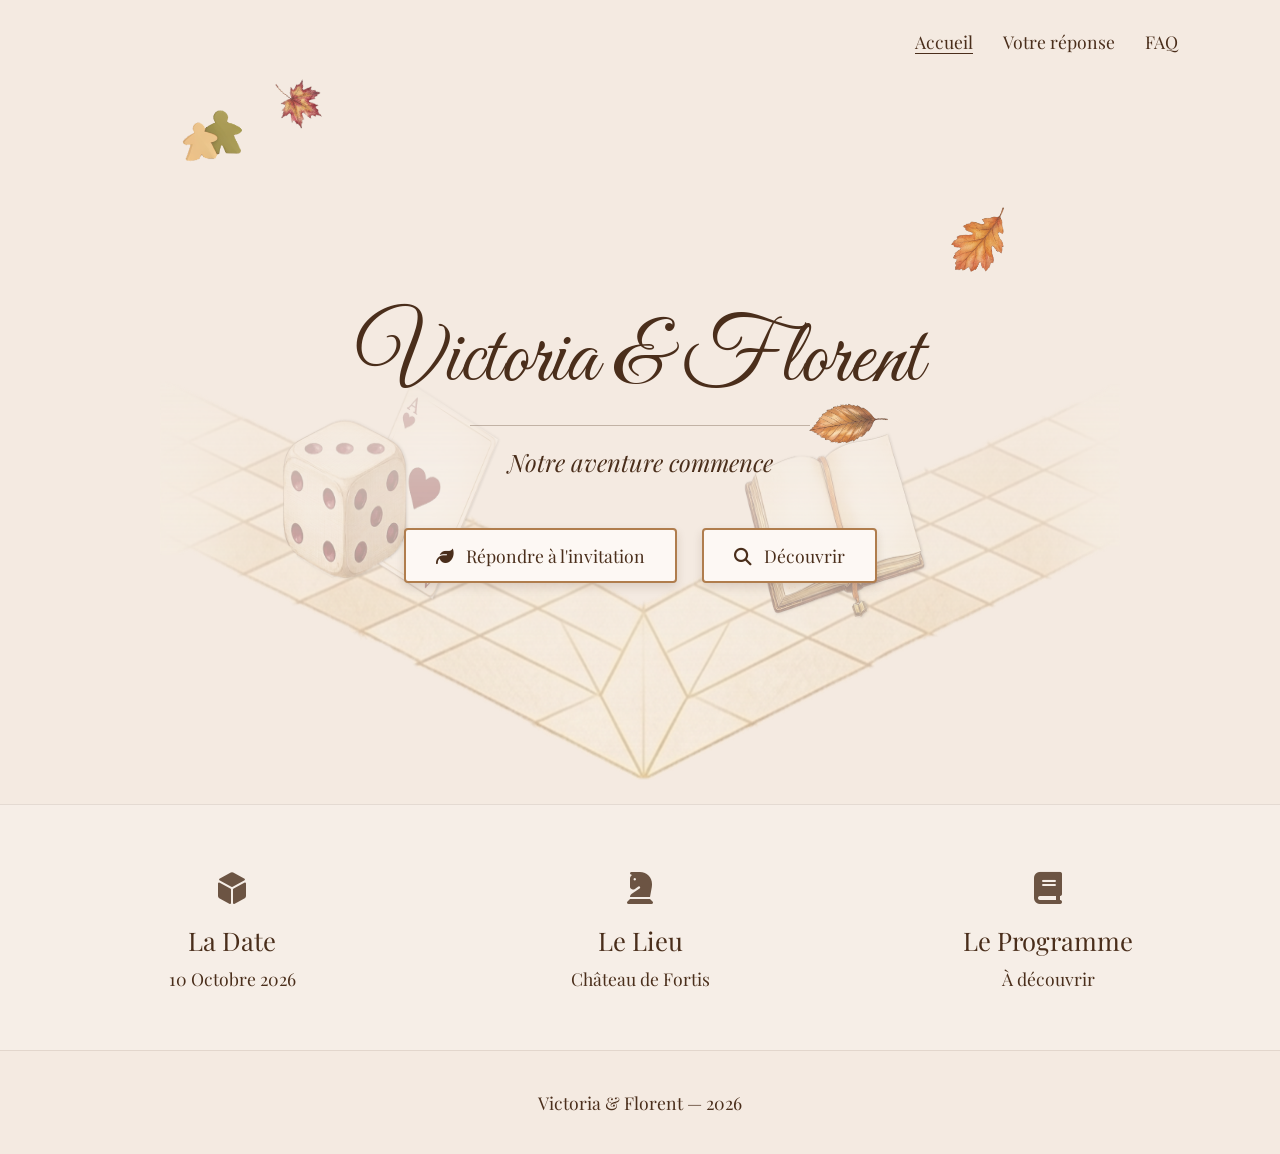
==== index.html @ 1b6d07f6 "first commit" ====
<!DOCTYPE html>
<html lang="fr">

<head>
    <meta charset="UTF-8">
    <meta name="viewport" content="width=device-width, initial-scale=1.0">
    <title>Torypo - Notre Mariage</title>
    <link rel="preconnect" href="https://fonts.googleapis.com">
    <link rel="preconnect" href="https://fonts.gstatic.com" crossorigin>
    <link
        href="https://fonts.googleapis.com/css2?family=Great+Vibes&family=Playfair+Display:ital,wght@0,400..700;1,400..700&display=swap"
        rel="stylesheet">
    <link rel="stylesheet" href="https://cdnjs.cloudflare.com/ajax/libs/font-awesome/6.4.0/css/all.min.css">
    <link rel="stylesheet" href="style.css">
</head>

<body>

    <!-- Barre de Navigation -->
    <header>
        <nav class="navbar">
            <a href="index.html" class="nav-link active">Accueil</a>
            <a href="rsvp.html" class="nav-link">Votre réponse</a>
            <a href="faq.html" class="nav-link">FAQ</a>
        </nav>
    </header>
    <div class="icon">
        <img src="images/meeples.png" alt="Meeple" style="width: 5vw; opacity: 0.8;">
    </div>

    <div class="icon2">
        <img src="images/leaf1.png" alt="une feuille" style="width: 4vw; opacity: 0.8;">
    </div>

    <div class="icon3">
        <img src="images/leaf2.png" alt="une feuille" style="width: 4vw; opacity: 0.8;">
    </div>

    <div class="icon4">
        <img src="images/leaf3.png" alt="une feuille" style="width: 4vw; opacity: 0.8;">
    </div>
    <!-- Section Principale  -->
    <main class="hero-section">
        <!-- Conteneur pour le motif de dalles -->
        <div class="tiles-background"></div>

        <div class="hero-content">
            <h1 class="names">Victoria & Florent</h1>
            <div class="separator"></div>
            <p class="subtitle">Notre aventure commence</p>

            <div class="cta-container">
                <a href="reponse.html" class="btn btn-primary">
                    <i class="fa-solid fa-leaf"></i> Répondre à l'invitation
                </a>
                <a href="infos.html" class="btn btn-secondary">
                    <i class="fa-solid fa-magnifying-glass"></i> Découvrir
                </a>
            </div>
        </div>
    </main>

    <!-- Section Informations Clés -->
    <section class="info-grid-section">
        <div class="info-container">

            <!-- Colonne 1 : La Date -->
            <div class="info-card">
                <div class="icon-wrapper">
                    <i class="fa-solid fa-dice-d6"></i>
                </div>
                <h2>La Date</h2>
                <p>10 Octobre 2026</p>
            </div>

            <!-- Colonne 2 : Le Lieu -->
            <div class="info-card">
                <div class="icon-wrapper">
                    <i class="fa-solid fa-chess-knight"></i>
                </div>
                <h2>Le Lieu</h2>
                <p>Château de Fortis</p>
            </div>

            <!-- Colonne 3 : Le Programme -->
            <div class="info-card">
                <div class="icon-wrapper">
                    <i class="fa-solid fa-book"></i>
                </div>
                <h2>Le Programme</h2>
                <p>À découvrir</p>
            </div>

        </div>
    </section>

    <!-- Pied de page -->
    <footer>
        <div class="footer-content">
            <p>Victoria & Florent — 2026</p>
        </div>
    </footer>

</body>

</html>
---- style.css ----
/* --- Variables de couleur & Reset --- */
:root {
    --bg-color: #f4eae1;       /* Fond crème/vintage */
    --text-color: #4a2e1b;     /* Brun foncé pour les textes */
    --accent-color: #b07d4d;   /* Doré/marron clair pour les bordures/boutons */
    --btn-bg: #fdf8f4;         /* Fond des boutons clair */
    --font-title: 'Great Vibes', cursive;
    --font-text: 'Playfair Display', serif;
}

* {
    margin: 0;
    padding: 0;
    box-sizing: border-box;
}

@view-transition {
  navigation: auto; /* Active les transitions douces entre les pages HTML */
}

/* 2. On personnalise la vitesse de l'ancienne page qui s'en va (capture sortante) */
::view-transition-old(root) {
  animation: 0.8s ease-in-out both fade-out; /* 0.8s au lieu de la vitesse par défaut */
}

/* 3. On personnalise la vitesse de la nouvelle page qui arrive (capture entrante) */
::view-transition-new(root) {
  animation: 0.8s ease-in-out both fade-in; /* On aligne sur 0.8s pour un fondu parfait */
}

body {
    background-color: var(--bg-color);
    color: var(--text-color);
    font-family: var(--font-text);
    min-height: 100vh;
    display: flex;
    flex-direction: column;
    /* Optionnel : vous pourrez ajouter ici un léger grain ou dégradé pour imiter le fond texturé de votre maquette */
}

/* --- Navigation --- */
header {
    width: 100%;
    display: flex;
    justify-content: flex-end;
    padding: 30px 8%;
}

.navbar {
    display: flex;
    gap: 30px;
}

.nav-link {
    text-decoration: none;
    color: var(--text-color);
    font-size: 1.1rem;
    transition: opacity 0.3s ease;
}

.nav-link:hover, .nav-link.active {
    border-bottom: 1px solid var(--text-color);
}

/* --- Section Hero (Haut) --- */
.hero-section {
    position: relative;
    min-height: 80vh; /* Donnez-lui de la hauteur */
    display: flex;
    justify-content: center;
    align-items: center;
    overflow: hidden; /* Important pour que le fond ne déborde pas */
}

.hero-content {
    position: relative;
    z-index: 2; /* Supérieur au fond, donc passe au-dessus */
    text-align: center;
}

.names {
    font-family: var(--font-title);
    font-size: 5.5rem;
    font-weight: 400;
    margin-bottom: 10px;
}

.separator {
    width: 60%;
    height: 1px;
    background-color: rgba(74, 46, 27, 0.3);
    margin: 0 auto 20px auto;
}

.subtitle {
    font-style: italic;
    font-size: 1.5rem;
    margin-bottom: 50px;
}

/* --- Boutons --- */
.cta-container {
    display: flex;
    justify-content: center;
    gap: 25px;
    flex-wrap: wrap;
}

.btn {
    display: inline-block;
    text-decoration: none;
    color: var(--text-color);
    background-color: var(--btn-bg);
    padding: 14px 30px;
    font-size: 1.1rem;
    border: 2px solid var(--accent-color);
    border-radius: 4px;
    box-shadow: 0 4px 10px rgba(74, 46, 27, 0.15);
    transition: all 0.3s ease;
}

.btn i {
    margin-right: 8px;
    color: var(--text-color);
}

.btn:hover {
    transform: translateY(-2px);
    box-shadow: 0 6px 15px rgba(74, 46, 27, 0.25);
}

/* --- Section 3 Colonnes (Bas) --- */
.info-grid-section {
    background-color: rgba(255, 255, 255, 0.2); /* Léger contraste pour le bas */
    padding: 60px 10%;
    border-top: 1px solid rgba(74, 46, 27, 0.1);
}

.info-container {
    display: grid;
    grid-template-columns: repeat(3, 1fr);
    gap: 200px;
    max-width: 1100px;
    margin: 0 auto;
}

.info-card {
    text-align: center;
    /* position: relative; */
}

/* Séparateurs verticaux entre les colonnes */
.info-card:not(:last-child)::after {
    content: "";
    position: absolute;
    right: -20px;
    top: 20%;
    height: 60%;
    width: 1px;
    background-color: rgba(74, 46, 27, 0.2);
}

.icon-wrapper {
    font-size: 2rem;
    margin-bottom: 15px;
    color: var(--text-color);
    opacity: 0.8;
}

.info-card h2 {
    z-index: 2;
    font-size: 1.6rem;
    font-weight: 400;
    margin-bottom: 10px;
}

.info-card p {
      z-index: 2;
    font-size: 1.1rem;
}

/* --- Footer --- */
footer {
    text-align: center;
    padding: 40px 20px;
    font-size: 1.1rem;
    border-top: 1px solid rgba(74, 46, 27, 0.1);
}

.icon {
    position: absolute;
    top:10vh;
    left: 20vh;
    margin-top: 15px;
    font-size: 1.2rem;
}

.icon2 {
    position: absolute;
    top:6vh;
    left: 30vh;
    margin-top: 15px;
    font-size: 1.2rem;
    transform: rotate(120deg);
}

.icon3 {
    position: absolute;
    top:20vh;
    right: 30vh;
    margin-top: 15px;
    font-size: 1.2rem;
    transform: rotate(220deg);
}

.icon4 {
    position: absolute;
    top:40vh;
    right: 45vh;
    margin-top: 15px;
    font-size: 1.2rem;
    transform: rotate(260deg);
}
/* Zone pour afficher vos dalles au milieu en arrière-plan */
.tiles-background {
    position: absolute;
    bottom: 0;   /* On fixe le fond en bas */
    left: 0;
    width: 100%;
    height: 50vh; /* Sa hauteur totale souhaitée */
    
    /* L'image de fond */
    background-image: url('images/dalles2.png');
    background-repeat: no-repeat;
    background-position: center bottom;
    background-size: 75% 100%;

    z-index: 1;    /* Au-dessus de rien, en dessous de tout */
    pointer-events: none;
    
    /* LA CORRECTION : Masquage graduel (le haut est invisible, le bas est visible) */
    -webkit-mask-image: linear-gradient(to bottom, rgba(0,0,0,0) 0%, rgba(0,0,0,1) 100%);
            mask-image: linear-gradient(to bottom, rgba(0,0,0,0) 0%, rgba(0,0,0,1) 100%);
    
    /* Ajustement de la zone de masquage : on efface les premiers 100px */
    -webkit-mask-position: 0 -100px;
            mask-position: 0 -100px;
    -webkit-mask-size: 100% calc(100% + 100px);
            mask-size: 100% calc(100% + 100px);
}

/* --- Responsive (Pour les téléphones) --- */
@media (max-width: 768px) {
    header {
        justify-content: center;
        padding: 20px;
    }
    .names {
        font-size: 4rem;
    }
    .info-container {
        grid-template-columns: 1fr;
        gap: 50px;
    }
    .info-card:not(:last-child)::after {
        display: none; /* On enlève les barres verticales sur mobile */
    }

    .tiles-background {
        height: 40vh; /* On réduit la hauteur du fond sur mobile */
        background-size: 100% 100%; /* On ajuste la taille de l'image pour qu'elle remplisse bien le fond */
    }
}

/* Style pour vos icônes personnalisées générées */
.custom-icon {
    width: 60px;
    height: 60px;
    object-fit: contain;
}

/* La carte a une forme plus allongée */
.custom-icon-card {
    width: 50px;
    height: 70px;
    object-fit: contain;
}



/* On s'assure que le contenu reste au-dessus des dalles arrière-plan */
.hero-content {
    position: relative;
    z-index: 2;
}

/* --- Page RSVP --- */
.rsvp-section {
    flex: 1;
    display: flex;
    justify-content: center;
    align-items: center;
    padding: 40px 20px;
}

/* Conteneur principal qui superpose le texte sur l'image du livre */
.rsvp-book-container {
    position: relative;
    width: 100%;
    max-width: 650px; /* S'adapte à la forme verticale du livre généré */
    aspect-ratio: 2 / 3;
    display: flex;
    justify-content: center;
    align-items: center;
}

/* L'image du livre prend toute la place en fond */
.book-background {
    position: absolute;
    top: 0;
    left: 0;
    width: 100%;
    height: 100%;
    object-fit: contain;
    z-index: 1;
    opacity: 0.3;
}

/* Le contenu textuel écrit "par-dessus" les pages */
.book-content-overlay {
    position: relative;
    z-index: 2;
    width: 75%; /* Laisse une marge pour voir les bords du livre */
    height: 75%;
    display: flex;
    flex-direction: column;
    justify-content: center;
    padding: 20px;
    text-align: center;
}

.rsvp-title {
    font-family: var(--font-title);
    font-size: 3rem;
    font-weight: 400;
    margin-bottom: 5px;
    color: var(--text-color);
}

.rsvp-subtitle {
    font-style: italic;
    font-size: 1rem;
    margin-bottom: 25px;
    opacity: 0.8;
}

/* --- Styles des champs du Formulaire --- */
.rsvp-form {
    display: flex;
    flex-direction: column;
    gap: 15px;
    text-align: left;
}

.form-group {
    display: flex;
    flex-direction: column;
    gap: 5px;
}

.form-group label {
    font-size: 0.95rem;
    font-weight: 600;
    color: var(--text-color);
}

.form-group input, 
.form-group select, 
.form-group textarea {
    width: 100%;
    padding: 10px 12px;
    font-family: var(--font-text);
    font-size: 0.95rem;
    border: 1px solid rgba(74, 46, 27, 0.3);
    border-radius: 4px;
    background-color: rgba(253, 248, 244, 0.7); /* Fond semi-transparent pour voir le grain du papier dessous */
    color: var(--text-color);
    outline: none;
    transition: all 0.3s ease;
}

.form-group input:focus, 
.form-group select:focus, 
.form-group textarea:focus {
    border-color: var(--accent-color);
    background-color: rgba(253, 248, 244, 0.95);
    box-shadow: 0 0 5px rgba(176, 125, 77, 0.2);
}

/* Bouton envoyer personnalisé "plume" */
.btn-submit {
    margin-top: 10px;
    cursor: pointer;
    width: 100%;
    font-weight: 600;
}

/* --- Responsive RSVP (Mobile) --- */
@media (max-width: 600px) {
    .rsvp-book-container {
        max-width: 100%;
        aspect-ratio: auto; /* On casse la forme du livre sur mobile pour que le texte ne soit pas minuscule */
        background-color: rgba(255, 255, 255, 0.5);
        border-radius: 8px;
        box-shadow: 0 4px 15px rgba(0,0,0,0.05);
        padding: 20px 10px;
    }
    
    .book-background {
        display: none; /* On cache le livre sur petit écran pour privilégier la lisibilité */
    }
    
    .book-content-overlay {
        width: 100%;
        height: auto;
        padding: 0;
    }

    .rsvp-title {
        font-size: 2.5rem;
    }
}
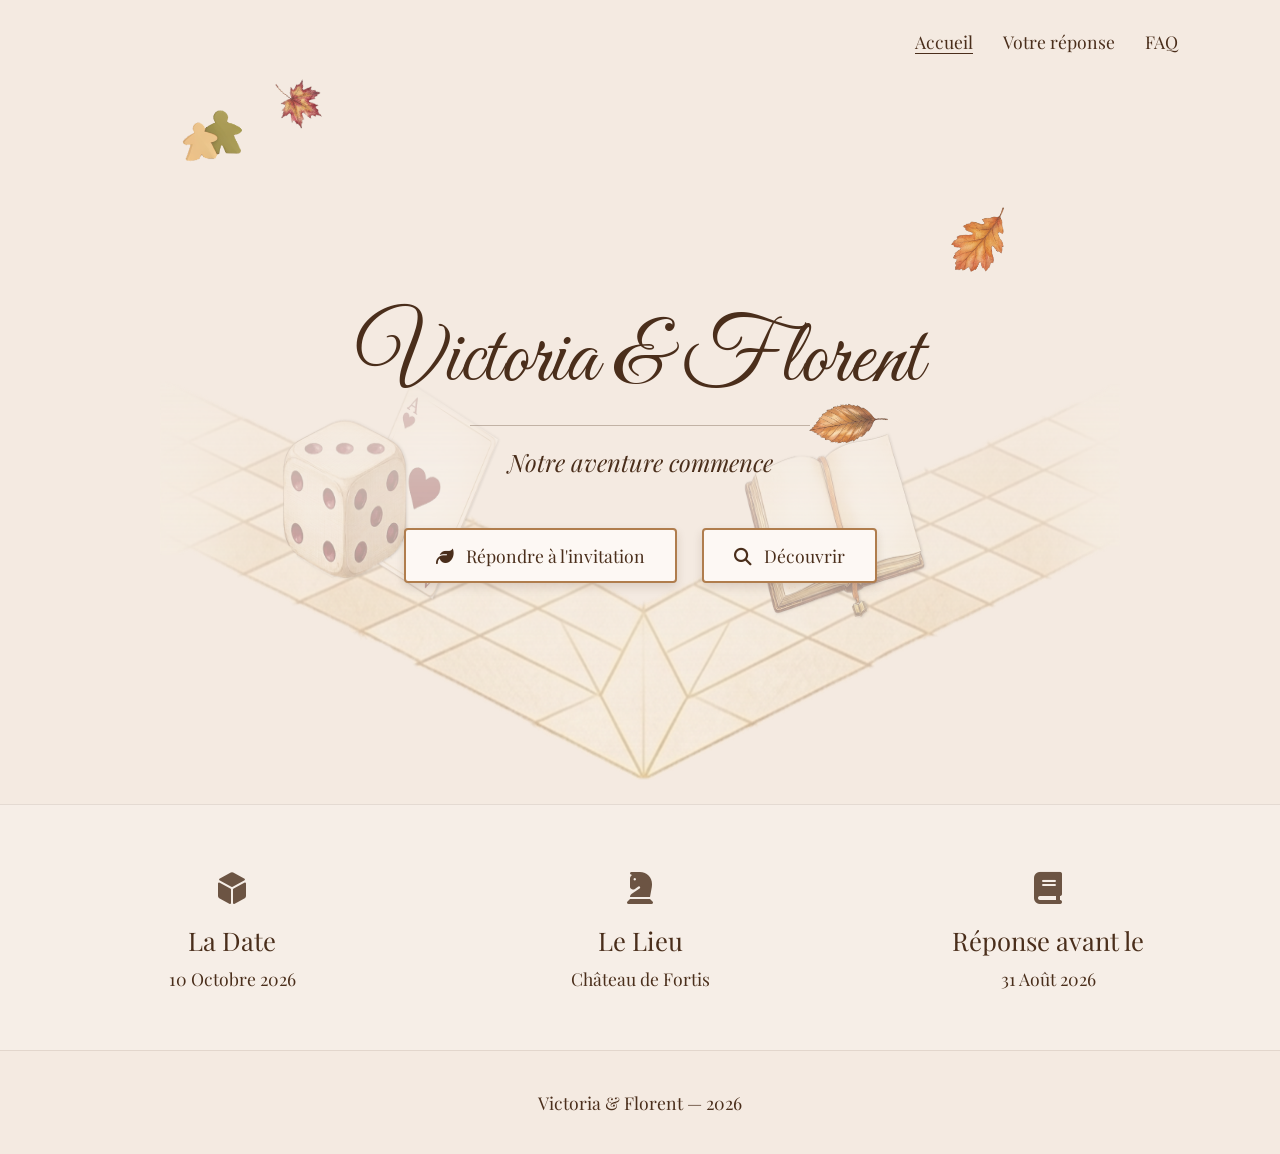
==== commit 04ae517f: "v2" ====
--- a/index.html
+++ b/index.html
@@ -87,8 +87,8 @@
                 <div class="icon-wrapper">
                     <i class="fa-solid fa-book"></i>
                 </div>
-                <h2>Le Programme</h2>
-                <p>À découvrir</p>
+                <h2>Réponse avant le</h2>
+                <p>31 Août 2026</p>
             </div>
 
         </div>
@@ -101,6 +101,44 @@
         </div>
     </footer>
 
+<script>
+    // --- PARTIE 1 : Gérer l'arrivée douce (Fade In) ---
+    // Dès que le contenu HTML est chargé, on active la transition
+    window.addEventListener('DOMContentLoaded', () => {
+        // Un très léger délai (50ms) assure que le navigateur a bien appliqué opacity: 0 initialement
+        setTimeout(() => {
+            document.body.classList.add('loaded');
+        }, 50);
+    });
+
+    // --- PARTIE 2 : Gérer le départ doux (Fade Out) ---
+    // On écoute tous les clics sur la page
+    document.addEventListener('click', (e) => {
+        // On cherche si l'élément cliqué est un lien <a> ou est à l'intérieur d'un lien <a>
+        const link = e.target.closest('a');
+
+        // Si ce n'est pas un lien, ou s'il n'a pas d'URL, on ne fait rien
+        if (!link || !link.href) return;
+
+        // Configuration pour valider que c'est un lien interne vers notre site (.html)
+        const isInternal = link.hostname === window.location.hostname;
+        const isHtmlPage = link.pathname.endsWith('.html') || link.pathname === '/'; // Gère aussi la racine '/'
+        const isNotSamePage = link.hash === ''; // Ignore les liens d'ancrage (#section)
+
+        if (isInternal && isHtmlPage && isNotSamePage) {
+            e.preventDefault(); // On bloque la redirection immédiate
+            const targetUrl = link.href;
+
+            // On ajoute la classe qui fait disparaître la page
+            document.body.classList.add('fade-out');
+
+            // On attend la fin de l'animation de sortie (coordonnée avec le CSS : 0.5s)
+            setTimeout(() => {
+                window.location.href = targetUrl; // Redirection vers la nouvelle page
+            }, 500); // 500ms = 0.5s
+        }
+    });
+</script>
 </body>
 
 </html>
--- a/style.css
+++ b/style.css
@@ -14,18 +14,34 @@
     box-sizing: border-box;
 }
 
-@view-transition {
-  navigation: auto; /* Active les transitions douces entre les pages HTML */
-}
-
-/* 2. On personnalise la vitesse de l'ancienne page qui s'en va (capture sortante) */
-::view-transition-old(root) {
-  animation: 0.8s ease-in-out both fade-out; /* 0.8s au lieu de la vitesse par défaut */
-}
-
-/* 3. On personnalise la vitesse de la nouvelle page qui arrive (capture entrante) */
-::view-transition-new(root) {
-  animation: 0.8s ease-in-out both fade-in; /* On aligne sur 0.8s pour un fondu parfait */
+/* L'état normal de la page */
+/* --- Styles de base pour la transition globale --- */
+body {
+    /* Au chargement, la page est invisible et légèrement décalée vers le bas */
+    opacity: 0;
+    transform: translateY(10px);
+    
+    /* On définit une transition douce sur l'opacité et la position */
+    transition: opacity 0.6s ease-in-out, transform 0.6s ease-in-out;
+    
+    /* Petit correctif pour éviter les barres de défilement pendant l'animation */
+    overflow-x: hidden;
+}
+
+/* --- ÉTATE 1 : L'entrée douce (Fade In) --- */
+/* Cette classe sera ajoutée par JavaScript dès que la page est chargée */
+body.loaded {
+    opacity: 1;
+    transform: translateY(0); /* La page reprend sa place */
+}
+
+/* --- ÉTAT 2 : La sortie douce (Fade Out) --- */
+/* Cette classe est ajoutée temporairement juste avant de quitter la page */
+body.fade-out {
+    opacity: 0;
+    transform: translateY(-10px); /* Léger effet de glissement vers le haut */
+    /* On force la transition même si 'loaded' est présente */
+    transition: opacity 0.5s ease-in-out, transform 0.5s ease-in-out;
 }
 
 body {
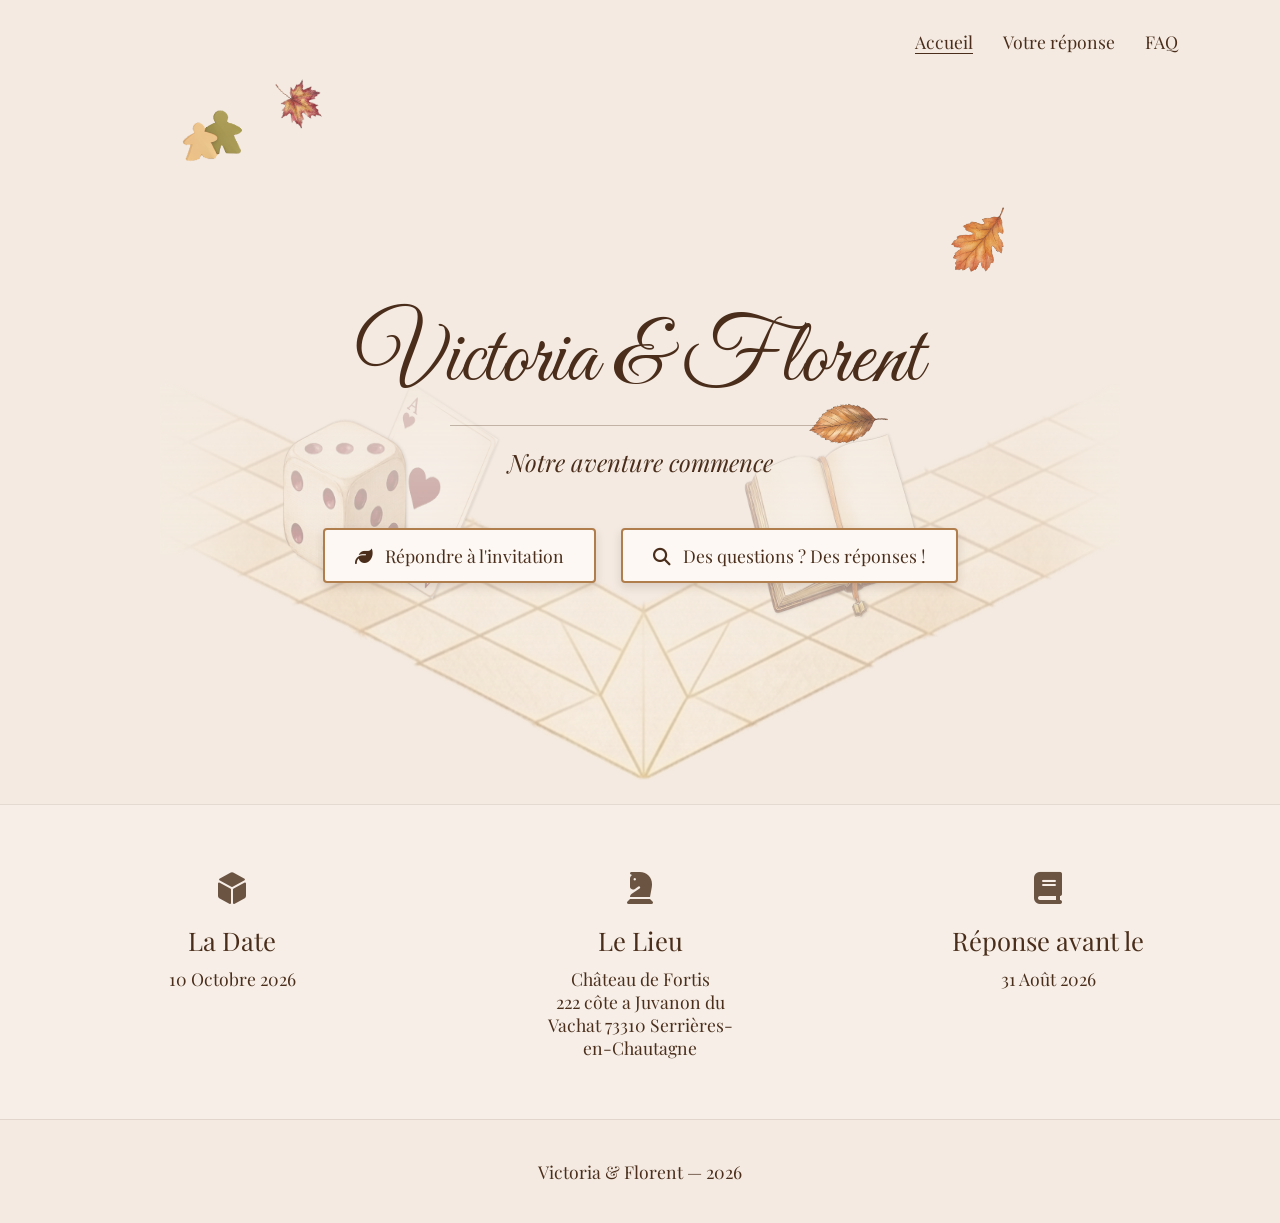
==== commit 3c06d5fa: "peut être le bon :)" ====
--- a/index.html
+++ b/index.html
@@ -5,6 +5,7 @@
     <meta charset="UTF-8">
     <meta name="viewport" content="width=device-width, initial-scale=1.0">
     <title>Torypo - Notre Mariage</title>
+    <link rel="icon" type="png"  href="images/chicken.png">
     <link rel="preconnect" href="https://fonts.googleapis.com">
     <link rel="preconnect" href="https://fonts.gstatic.com" crossorigin>
     <link
@@ -50,11 +51,11 @@
             <p class="subtitle">Notre aventure commence</p>
 
             <div class="cta-container">
-                <a href="reponse.html" class="btn btn-primary">
+                <a href="rsvp.html" class="btn btn-primary">
                     <i class="fa-solid fa-leaf"></i> Répondre à l'invitation
                 </a>
-                <a href="infos.html" class="btn btn-secondary">
-                    <i class="fa-solid fa-magnifying-glass"></i> Découvrir
+                <a href="faq.html" class="btn btn-secondary">
+                    <i class="fa-solid fa-magnifying-glass"></i> Des questions ? Des réponses !
                 </a>
             </div>
         </div>
@@ -80,6 +81,7 @@
                 </div>
                 <h2>Le Lieu</h2>
                 <p>Château de Fortis</p>
+                <p>222 côte a Juvanon du Vachat 73310 Serrières-en-Chautagne</p>
             </div>
 
             <!-- Colonne 3 : Le Programme -->
@@ -139,6 +141,100 @@
         }
     });
 </script>
+
+<!-- Style et structure de la notification de succès -->
+<div id="rsvp-modal" class="rsvp-modal-overlay" style="display: none;">
+    <div class="rsvp-modal-content">
+        <div class="rsvp-modal-icon">
+            <i class="fa-solid fa-scroll" style="color: #b07d4d;"></i>
+        </div>
+        <h2>Oyez, Oyez !</h2>
+        <p>Votre réponse a bien été gravée dans le registre de notre aventure.</p>
+        <p class="rsvp-modal-sub">Merci pour votre confirmation !</p>
+        <button id="close-rsvp-modal" class="btn btn-primary">Fermer</button>
+    </div>
+</div>
+
+<style>
+/* --- Styles de la boîte de validation RSVP --- */
+.rsvp-modal-overlay {
+    position: fixed;
+    top: 0;
+    left: 0;
+    width: 100%;
+    height: 100%;
+    background-color: rgba(0, 0, 0, 0.5);
+    backdrop-filter: blur(4px); /* Effet flouté à l'arrière */
+    z-index: 9999; /* Toujours au-dessus du reste */
+    display: flex;
+    justify-content: center;
+    align-items: center;
+}
+
+.rsvp-modal-content {
+    background-color: #fdf8f4; /* Votre couleur crème */
+    padding: 30px 40px;
+    border-radius: 12px;
+    box-shadow: 0 10px 30px rgba(0, 0, 0, 0.15);
+    text-align: center;
+    max-width: 400px;
+    width: 90%;
+    border: 1px solid rgba(176, 125, 77, 0.3);
+    animation: modalShow 0.4s cubic-bezier(0.4, 0, 0.2, 1);
+}
+
+.rsvp-modal-icon {
+    font-size: 3rem;
+    margin-bottom: 15px;
+}
+
+.rsvp-modal-content h2 {
+    font-family: var(--font-title); /* Votre police manuscrite/titre */
+    font-size: 2.5rem;
+    margin-bottom: 10px;
+    color: var(--text-color);
+}
+
+.rsvp-modal-sub {
+    font-style: italic;
+    font-size: 0.9rem;
+    opacity: 0.8;
+    margin-top: 5px;
+    margin-bottom: 20px;
+}
+
+@keyframes modalShow {
+    from { opacity: 0; transform: scale(0.9); }
+    to { opacity: 1; transform: scale(1); }
+}
+</style>
+
+<script>
+    // --- Détection du retour RSVP ---
+    window.addEventListener('DOMContentLoaded', () => {
+        const urlParams = new URLSearchParams(window.location.search);
+        
+        // Si l'URL contient ?rsvp=success
+        if (urlParams.get('rsvp') === 'success') {
+            const modal = document.getElementById('rsvp-modal');
+            const closeBtn = document.getElementById('close-rsvp-modal');
+            
+            // On affiche la boîte
+            modal.style.display = 'flex';
+            
+            // Au clic sur le bouton Fermer, on cache la boîte et on nettoie l'URL
+            closeBtn.addEventListener('click', () => {
+                modal.style.opacity = '0';
+                modal.style.transition = 'opacity 0.3s ease';
+                setTimeout(() => {
+                    modal.style.display = 'none';
+                    // Cette ligne enlève le "?rsvp=success" de la barre d'adresse proprement
+                    window.history.replaceState({}, document.title, window.location.pathname);
+                }, 300);
+            });
+        }
+    });
+</script>
 </body>
 
 </html>
--- a/style.css
+++ b/style.css
@@ -209,6 +209,7 @@
     left: 20vh;
     margin-top: 15px;
     font-size: 1.2rem;
+    z-index: 1;
 }
 
 .icon2 {
@@ -217,6 +218,7 @@
     left: 30vh;
     margin-top: 15px;
     font-size: 1.2rem;
+    z-index: 1;
     transform: rotate(120deg);
 }
 
@@ -227,6 +229,7 @@
     margin-top: 15px;
     font-size: 1.2rem;
     transform: rotate(220deg);
+    z-index: 1;
 }
 
 .icon4 {
@@ -236,6 +239,7 @@
     margin-top: 15px;
     font-size: 1.2rem;
     transform: rotate(260deg);
+    z-index: 1;
 }
 /* Zone pour afficher vos dalles au milieu en arrière-plan */
 .tiles-background {
@@ -311,6 +315,40 @@
 }
 
 /* --- Page RSVP --- */
+
+.form-group {
+    margin-bottom: 35px; /* Espace généreux entre les champs */
+    padding-bottom: 25px; /* Espace avant la ligne de séparation */
+    border-bottom: 1px dashed rgba(176, 125, 77, 0.25); /* Ligne pointillée fine et élégante (couleur dorée/brune) */
+}
+
+
+.radio-label, .checkbox-label {
+    display: inline-flex;
+    align-items: center; /* Aligne verticalement le bouton et le texte sur le même axe */
+    gap: 10px;           /* Crée un espace propre de 10px entre le bouton et le texte */
+    margin-right: 20px;  /* Espace à droite pour ne pas coller l'option suivante */
+    margin-bottom: 10px; /* Espace en dessous si les options passent à la ligne */
+    cursor: pointer;     /* Change le curseur en main au survol pour une meilleure UX */
+}
+
+/* On s'assure que le bouton garde sa taille d'origine et ne s'écrase pas */
+.radio-label input[type="radio"],
+.checkbox-label input[type="checkbox"] {
+    margin: 0;         /* Supprime les marges par défaut du navigateur */
+    flex-shrink: 0;    /* Empêche le bouton de se déformer si le texte est long */
+    width: 18px;       /* Optionnel : ajuste légèrement la taille pour une meilleure lisibilité */
+    height: 18px;
+}
+
+/* Optionnel : aligner toute la liste des checkboxes ou radios en ligne ou en colonne propre */
+.radio-group, .checkbox-list {
+    display: flex;
+    flex-wrap: wrap;   /* Permet de passer à la ligne proprement sur les écrans de téléphones */
+    gap: 15px;         /* Espace global entre les différents choix */
+    margin-top: 8px;
+}
+
 .rsvp-section {
     flex: 1;
     display: flex;
@@ -445,4 +483,101 @@
     .rsvp-title {
         font-size: 2.5rem;
     }
+}
+
+/* --- PAGE FAQ --- */
+
+.faq-container {
+    max-width: 800px;
+    margin: 60px auto;
+    padding: 0 20px;
+    z-index: 2; /* On s'assure que le contenu FAQ est au-dessus des dalles de fond */
+}
+
+.faq-subtitle {
+    text-align: center;
+    font-style: italic;
+    opacity: 0.8;
+    margin-bottom: 40px;
+}
+
+.faq-wrapper {
+    display: flex;
+    flex-direction: column;
+    gap: 15px; /* Équivalent de l'aération de notre formulaire */
+}
+
+/* Structure de chaque ligne de FAQ */
+.faq-item {
+    background-color: #fdf8f4; /* Votre couleur crème */
+    border: 1px solid rgba(176, 125, 77, 0.2);
+    border-radius: 8px;
+    overflow: hidden;
+    transition: all 0.3s ease;
+}
+
+/* Le bouton de la question */
+.faq-question {
+    width: 100%;
+    background: none;
+    border: none;
+    outline: none;
+    padding: 20px 25px;
+    display: flex;
+    justify-content: space-between;
+    align-items: center;
+    text-align: left;
+    font-size: 1.1rem;
+    font-weight: 600;
+    color: var(--text-color);
+    cursor: pointer;
+    font-family: inherit;
+}
+
+/* La petite flèche */
+.faq-question .arrow {
+    transition: transform 0.3s ease;
+    color: #b07d4d; /* Votre touche dorée/brune */
+    margin-left: 15px;
+}
+
+/* Le bloc de la réponse (caché par défaut) */
+.faq-answer {
+    max-height: 0;
+    overflow: hidden;
+    transition: max-height 0.3s ease-out, padding 0.3s ease;
+    padding: 0 25px;
+    opacity: 0;
+    border-top: 1px transparent solid;
+}
+
+.faq-answer p, .faq-answer ul {
+    margin: 0;
+    padding-bottom: 20px;
+    line-height: 1.6;
+    opacity: 0.9;
+}
+
+.faq-answer ul {
+    padding-left: 20px;
+}
+
+/* --- ÉTATS ACTIFS (Quand on clique) --- */
+
+.faq-item.active {
+    box-shadow: 0 4px 15px rgba(176, 125, 77, 0.1);
+    border-color: rgba(176, 125, 77, 0.4);
+}
+
+/* La flèche tourne à 180° */
+.faq-item.active .arrow {
+    transform: rotate(180deg);
+}
+
+/* La réponse se déploie */
+.faq-item.active .faq-answer {
+    max-height: 300px; /* Hauteur max de sécurité pour l'animation */
+    padding-top: 15px;
+    opacity: 1;
+    border-top: 1px dashed rgba(176, 125, 77, 0.15);
 }
